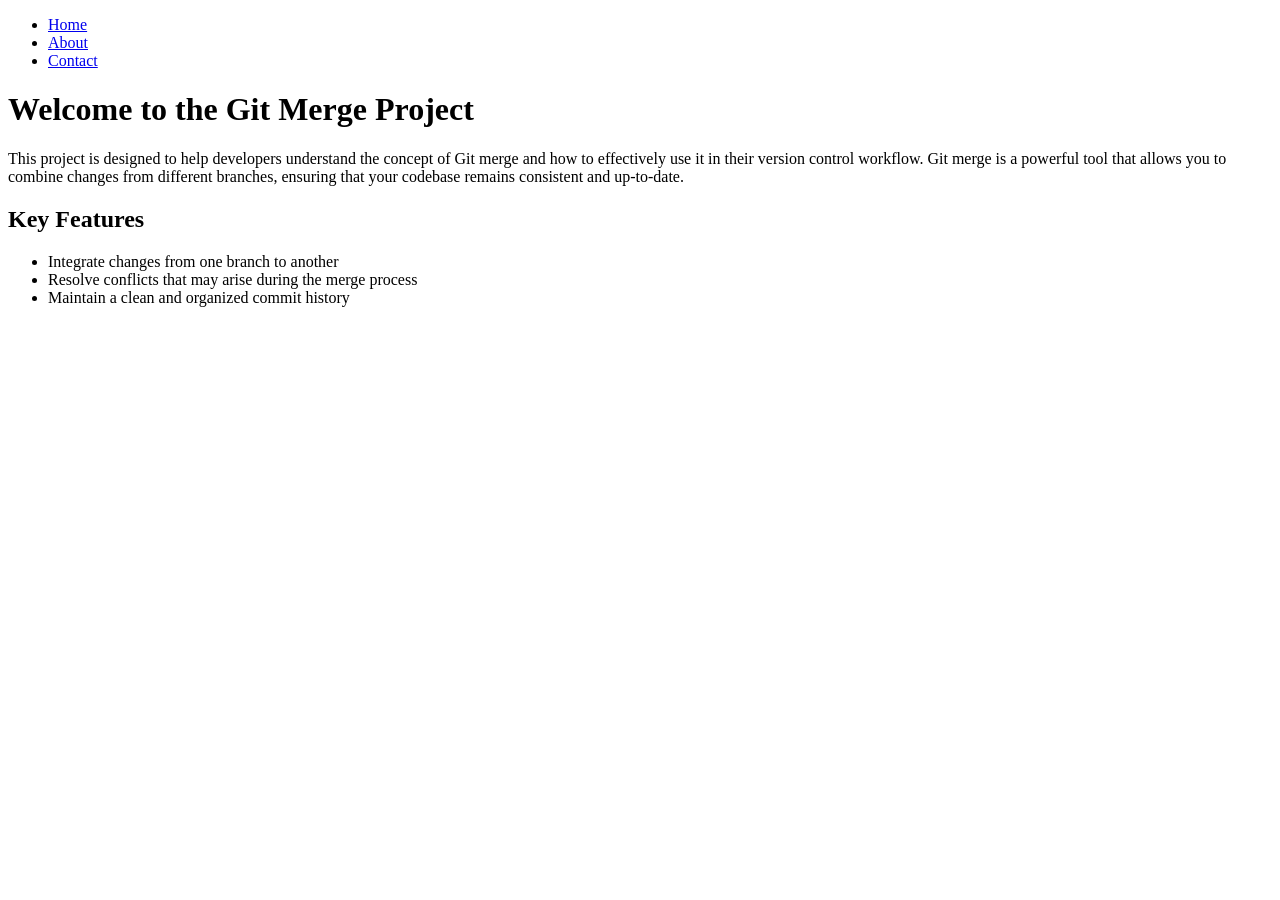
==== about.html @ ebd77d94 "contact page added" ====
<!DOCTYPE html>
<html lang="en">
<head>
    <meta charset="UTF-8">
    <meta name="viewport" content="width=device-width, initial-scale=1.0">
    <title>Home Page</title>
</head>
<body>
    <nav>
        <ul>
            <li><a href="index.html">Home</a></li>
            <li><a href="about.html">About</a></li>
            <li><a href="contact.html">Contact</a></li>
        </ul>
    </nav>
    <Project Name: Git Merge </Project Name>
    <h1>Welcome to the Git Merge Project</h1>
    <p>This project is designed to help developers understand the concept of Git merge and how to
    effectively use it in their version control workflow. Git merge is a powerful tool that allows you to combine changes from different branches, ensuring that your codebase remains consistent and up-to-date.</p>       

    <h2>Key Features</h2>   
    <ul>
        <li>Integrate changes from one branch to another</li>
        <li>Resolve conflicts that may arise during the merge process</li>
        <li>Maintain a clean and organized commit history</li>
    </ul>
    
</body>
</html>
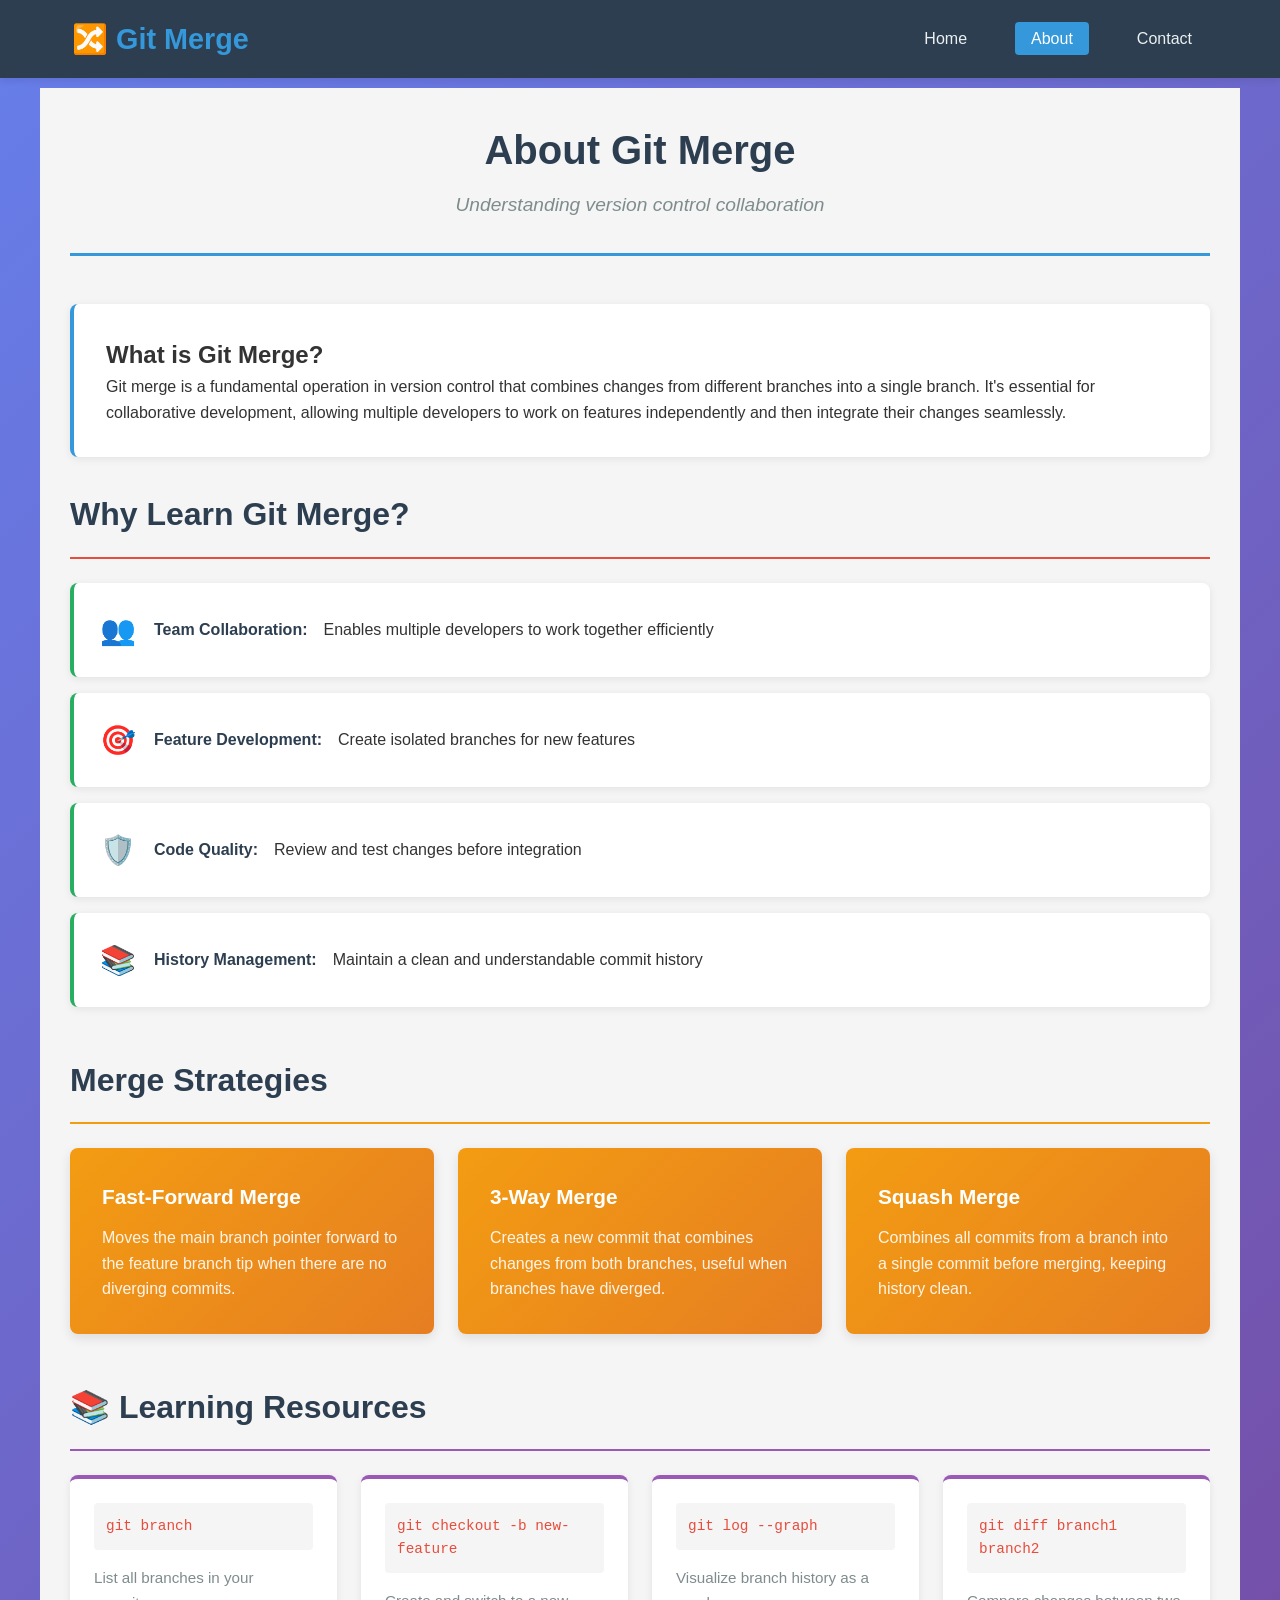
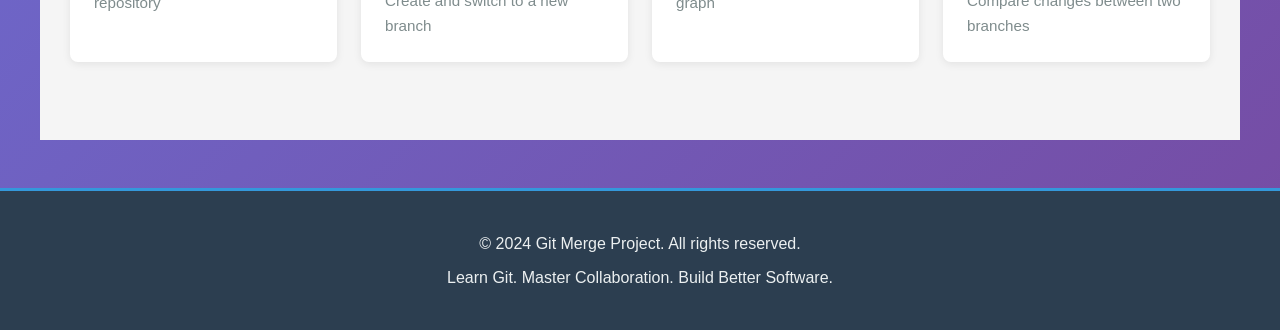
==== commit 811de965: "About page and js file added" ====
--- a/about.html
+++ b/about.html
@@ -3,27 +3,102 @@
 <head>
     <meta charset="UTF-8">
     <meta name="viewport" content="width=device-width, initial-scale=1.0">
-    <title>Home Page</title>
+    <title>About - Git Merge Project</title>
+    <link rel="stylesheet" href="style.css">
 </head>
 <body>
-    <nav>
-        <ul>
-            <li><a href="index.html">Home</a></li>
-            <li><a href="about.html">About</a></li>
-            <li><a href="contact.html">Contact</a></li>
-        </ul>
+    <nav class="navbar">
+        <div class="nav-container">
+            <div class="logo">🔀 Git Merge</div>
+            <ul class="nav-menu">
+                <li><a href="index.html">Home</a></li>
+                <li><a href="about.html" class="active">About</a></li>
+                <li><a href="contact.html">Contact</a></li>
+            </ul>
+        </div>
     </nav>
-    <Project Name: Git Merge </Project Name>
-    <h1>Welcome to the Git Merge Project</h1>
-    <p>This project is designed to help developers understand the concept of Git merge and how to
-    effectively use it in their version control workflow. Git merge is a powerful tool that allows you to combine changes from different branches, ensuring that your codebase remains consistent and up-to-date.</p>       
 
-    <h2>Key Features</h2>   
-    <ul>
-        <li>Integrate changes from one branch to another</li>
-        <li>Resolve conflicts that may arise during the merge process</li>
-        <li>Maintain a clean and organized commit history</li>
-    </ul>
-    
+    <main class="mpage">
+        <header class="page-header">
+            <h1>About Git Merge</h1>
+            <p class="subtitle">Understanding version control collaboration</p>
+        </header>
+
+        <section class="content-section">
+            <h2>What is Git Merge?</h2>
+            <p>
+                Git merge is a fundamental operation in version control that combines changes from different branches into a single branch. It's essential for collaborative development, allowing multiple developers to work on features independently and then integrate their changes seamlessly.
+            </p>
+        </section>
+
+        <section class="features-section">
+            <h2>Why Learn Git Merge?</h2>
+            <ul class="features-list">
+                <li class="feature-item">
+                    <span class="feature-icon">👥</span>
+                    <strong>Team Collaboration:</strong> Enables multiple developers to work together efficiently
+                </li>
+                <li class="feature-item">
+                    <span class="feature-icon">🎯</span>
+                    <strong>Feature Development:</strong> Create isolated branches for new features
+                </li>
+                <li class="feature-item">
+                    <span class="feature-icon">🛡️</span>
+                    <strong>Code Quality:</strong> Review and test changes before integration
+                </li>
+                <li class="feature-item">
+                    <span class="feature-icon">📚</span>
+                    <strong>History Management:</strong> Maintain a clean and understandable commit history
+                </li>
+            </ul>
+        </section>
+
+        <section class="tips-section">
+            <h2>Merge Strategies</h2>
+            <div class="tips-container">
+                <div class="tip">
+                    <h3>Fast-Forward Merge</h3>
+                    <p>Moves the main branch pointer forward to the feature branch tip when there are no diverging commits.</p>
+                </div>
+                <div class="tip">
+                    <h3>3-Way Merge</h3>
+                    <p>Creates a new commit that combines changes from both branches, useful when branches have diverged.</p>
+                </div>
+                <div class="tip">
+                    <h3>Squash Merge</h3>
+                    <p>Combines all commits from a branch into a single commit before merging, keeping history clean.</p>
+                </div>
+            </div>
+        </section>
+
+        <section class="commands-section">
+            <h2>📚 Learning Resources</h2>
+            <div class="commands-grid">
+                <div class="command-card">
+                    <code>git branch</code>
+                    <p>List all branches in your repository</p>
+                </div>
+                <div class="command-card">
+                    <code>git checkout -b new-feature</code>
+                    <p>Create and switch to a new branch</p>
+                </div>
+                <div class="command-card">
+                    <code>git log --graph</code>
+                    <p>Visualize branch history as a graph</p>
+                </div>
+                <div class="command-card">
+                    <code>git diff branch1 branch2</code>
+                    <p>Compare changes between two branches</p>
+                </div>
+            </div>
+        </section>
+    </main>
+
+    <footer class="footer">
+        <p>&copy; 2024 Git Merge Project. All rights reserved.</p>
+        <p>Learn Git. Master Collaboration. Build Better Software.</p>
+    </footer>
+
+    <script src="script.js"></script>
 </body>
 </html>
--- a/style.css
+++ b/style.css
@@ -0,0 +1,429 @@
+/* Base Styles */
+* {
+    margin: 0;
+    padding: 0;
+    box-sizing: border-box;
+}
+
+body {
+    font-family: 'Segoe UI', Tahoma, Geneva, Verdana, sans-serif;
+    background: linear-gradient(135deg, #667eea 0%, #764ba2 100%);
+    min-height: 100vh;
+    color: #333;
+    line-height: 1.6;
+}
+
+/* Navigation Bar */
+.navbar {
+    background-color: #2c3e50;
+    padding: 0;
+    position: sticky;
+    top: 0;
+    z-index: 100;
+    box-shadow: 0 2px 8px rgba(0, 0, 0, 0.1);
+}
+
+.nav-container {
+    max-width: 1200px;
+    margin: 0 auto;
+    display: flex;
+    justify-content: space-between;
+    align-items: center;
+    padding: 1rem 2rem;
+}
+
+.logo {
+    font-size: 1.8rem;
+    font-weight: bold;
+    color: #3498db;
+    text-decoration: none;
+}
+
+.nav-menu {
+    display: flex;
+    list-style: none;
+    gap: 2rem;
+}
+
+.nav-menu a {
+    color: #ecf0f1;
+    text-decoration: none;
+    font-weight: 500;
+    transition: all 0.3s ease;
+    padding: 0.5rem 1rem;
+    border-radius: 4px;
+}
+
+.nav-menu a:hover,
+.nav-menu a.active {
+    background-color: #3498db;
+    color: #fff;
+    transform: translateY(-2px);
+}
+
+/* Main Page Container */
+.mpage {
+    margin: 10px;
+    padding: 30px;
+    background-color: #f5f5f5;
+    font-family: 'Segoe UI', Tahoma, Geneva, Verdana, sans-serif;
+    max-width: 1200px;
+    margin-left: auto;
+    margin-right: auto;
+}
+
+#mpage {
+    margin: 10px;
+    padding: 10px;
+    background-color: #ffffff;
+    border: 1px solid #ccc;
+}
+
+/* Page Header */
+.page-header {
+    text-align: center;
+    margin-bottom: 3rem;
+    padding-bottom: 2rem;
+    border-bottom: 3px solid #3498db;
+}
+
+.page-header h1 {
+    font-size: 2.5rem;
+    color: #2c3e50;
+    margin-bottom: 0.5rem;
+    animation: slideDown 0.6s ease;
+}
+
+.subtitle {
+    font-size: 1.2rem;
+    color: #7f8c8d;
+    font-style: italic;
+}
+
+/* Content Section */
+.content-section {
+    background-color: #ffffff;
+    padding: 2rem;
+    border-radius: 8px;
+    margin-bottom: 2rem;
+    box-shadow: 0 2px 8px rgba(0, 0, 0, 0.08);
+    border-left: 4px solid #3498db;
+}
+
+.intro-text {
+    font-size: 1.1rem;
+    color: #555;
+    line-height: 1.8;
+}
+
+/* Features Section */
+.features-section {
+    margin-bottom: 3rem;
+}
+
+.features-section h2 {
+    font-size: 2rem;
+    color: #2c3e50;
+    margin-bottom: 1.5rem;
+    padding-bottom: 1rem;
+    border-bottom: 2px solid #e74c3c;
+}
+
+.features-list {
+    list-style: none;
+    padding: 0;
+}
+
+.feature-item {
+    background-color: #ffffff;
+    padding: 1.5rem;
+    margin-bottom: 1rem;
+    border-radius: 8px;
+    box-shadow: 0 2px 8px rgba(0, 0, 0, 0.08);
+    display: flex;
+    align-items: center;
+    gap: 1rem;
+    transition: all 0.3s ease;
+    border-left: 4px solid #27ae60;
+}
+
+.feature-item:hover {
+    transform: translateX(10px);
+    box-shadow: 0 4px 12px rgba(0, 0, 0, 0.12);
+}
+
+.feature-icon {
+    font-size: 1.8rem;
+    display: flex;
+    align-items: center;
+    justify-content: center;
+    min-width: 40px;
+}
+
+.feature-item strong {
+    color: #2c3e50;
+}
+
+/* Demo Section */
+.demo-section {
+    background: linear-gradient(135deg, #667eea 0%, #764ba2 100%);
+    color: white;
+    padding: 2.5rem;
+    border-radius: 12px;
+    margin-bottom: 3rem;
+    box-shadow: 0 8px 16px rgba(0, 0, 0, 0.2);
+}
+
+.demo-section h2 {
+    font-size: 1.8rem;
+    margin-bottom: 1.5rem;
+}
+
+.demo-box {
+    background-color: rgba(255, 255, 255, 0.1);
+    padding: 2rem;
+    border-radius: 8px;
+    backdrop-filter: blur(10px);
+}
+
+.demo-box p {
+    margin-bottom: 1.5rem;
+    font-size: 1.1rem;
+}
+
+/* Buttons */
+.btn {
+    padding: 0.75rem 2rem;
+    font-size: 1rem;
+    border: none;
+    border-radius: 6px;
+    cursor: pointer;
+    transition: all 0.3s ease;
+    font-weight: 600;
+}
+
+.btn-primary {
+    background-color: #3498db;
+    color: white;
+}
+
+.btn-primary:hover {
+    background-color: #2980b9;
+    transform: translateY(-2px);
+    box-shadow: 0 4px 12px rgba(52, 152, 219, 0.3);
+}
+
+.btn-primary:active {
+    transform: translateY(0);
+}
+
+/* Merge Result */
+.merge-result {
+    background-color: rgba(46, 204, 113, 0.2);
+    border: 2px solid #2ecc71;
+    color: white;
+    padding: 1.5rem;
+    margin-top: 1.5rem;
+    border-radius: 8px;
+    animation: slideUp 0.4s ease;
+}
+
+.merge-result.hidden {
+    display: none;
+}
+
+#resultText {
+    font-size: 1.1rem;
+    margin: 0;
+}
+
+/* Commands Section */
+.commands-section {
+    margin-bottom: 3rem;
+}
+
+.commands-section h2 {
+    font-size: 2rem;
+    color: #2c3e50;
+    margin-bottom: 1.5rem;
+    padding-bottom: 1rem;
+    border-bottom: 2px solid #9b59b6;
+}
+
+.commands-grid {
+    display: grid;
+    grid-template-columns: repeat(auto-fit, minmax(250px, 1fr));
+    gap: 1.5rem;
+}
+
+.command-card {
+    background-color: #ffffff;
+    padding: 1.5rem;
+    border-radius: 8px;
+    box-shadow: 0 2px 8px rgba(0, 0, 0, 0.08);
+    border-top: 4px solid #9b59b6;
+    transition: all 0.3s ease;
+}
+
+.command-card:hover {
+    transform: translateY(-8px);
+    box-shadow: 0 8px 16px rgba(0, 0, 0, 0.15);
+}
+
+.command-card code {
+    background-color: #f5f5f5;
+    color: #e74c3c;
+    padding: 0.75rem;
+    border-radius: 4px;
+    display: block;
+    font-size: 0.9rem;
+    margin-bottom: 1rem;
+    overflow-x: auto;
+    font-family: 'Courier New', monospace;
+}
+
+.command-card p {
+    color: #7f8c8d;
+    font-size: 0.95rem;
+}
+
+/* Tips Section */
+.tips-section {
+    margin-bottom: 3rem;
+}
+
+.tips-section h2 {
+    font-size: 2rem;
+    color: #2c3e50;
+    margin-bottom: 1.5rem;
+    padding-bottom: 1rem;
+    border-bottom: 2px solid #f39c12;
+}
+
+.tips-container {
+    display: grid;
+    grid-template-columns: repeat(auto-fit, minmax(280px, 1fr));
+    gap: 1.5rem;
+}
+
+.tip {
+    background: linear-gradient(135deg, #f39c12 0%, #e67e22 100%);
+    color: white;
+    padding: 2rem;
+    border-radius: 8px;
+    box-shadow: 0 4px 12px rgba(0, 0, 0, 0.1);
+    transition: all 0.3s ease;
+}
+
+.tip:hover {
+    transform: translateY(-8px);
+    box-shadow: 0 8px 16px rgba(0, 0, 0, 0.2);
+}
+
+.tip h3 {
+    font-size: 1.3rem;
+    margin-bottom: 0.75rem;
+}
+
+.tip p {
+    opacity: 0.9;
+    line-height: 1.6;
+}
+
+/* Footer */
+.footer {
+    background-color: #2c3e50;
+    color: #ecf0f1;
+    text-align: center;
+    padding: 2rem;
+    margin-top: 3rem;
+    border-top: 3px solid #3498db;
+}
+
+.footer p {
+    margin: 0.5rem 0;
+}
+
+/* Animations */
+@keyframes slideDown {
+    from {
+        opacity: 0;
+        transform: translateY(-20px);
+    }
+    to {
+        opacity: 1;
+        transform: translateY(0);
+    }
+}
+
+@keyframes slideUp {
+    from {
+        opacity: 0;
+        transform: translateY(20px);
+    }
+    to {
+        opacity: 1;
+        transform: translateY(0);
+    }
+}
+
+/* Responsive Design */
+@media (max-width: 768px) {
+    .mpage {
+        padding: 1.5rem;
+    }
+
+    .nav-container {
+        flex-direction: column;
+        gap: 1rem;
+    }
+
+    .nav-menu {
+        flex-direction: column;
+        gap: 0.5rem;
+    }
+
+    .page-header h1 {
+        font-size: 1.8rem;
+    }
+
+    .commands-grid {
+        grid-template-columns: 1fr;
+    }
+
+    .tips-container {
+        grid-template-columns: 1fr;
+    }
+
+    .feature-item {
+        flex-direction: column;
+        text-align: center;
+    }
+}
+
+@media (max-width: 480px) {
+    .page-header h1 {
+        font-size: 1.4rem;
+    }
+
+    .subtitle {
+        font-size: 1rem;
+    }
+
+    .navbar {
+        padding: 0.5rem;
+    }
+
+    .logo {
+        font-size: 1.3rem;
+    }
+
+    .nav-menu {
+        gap: 0.5rem;
+    }
+
+    .nav-menu a {
+        padding: 0.3rem 0.5rem;
+        font-size: 0.9rem;
+    }
+}
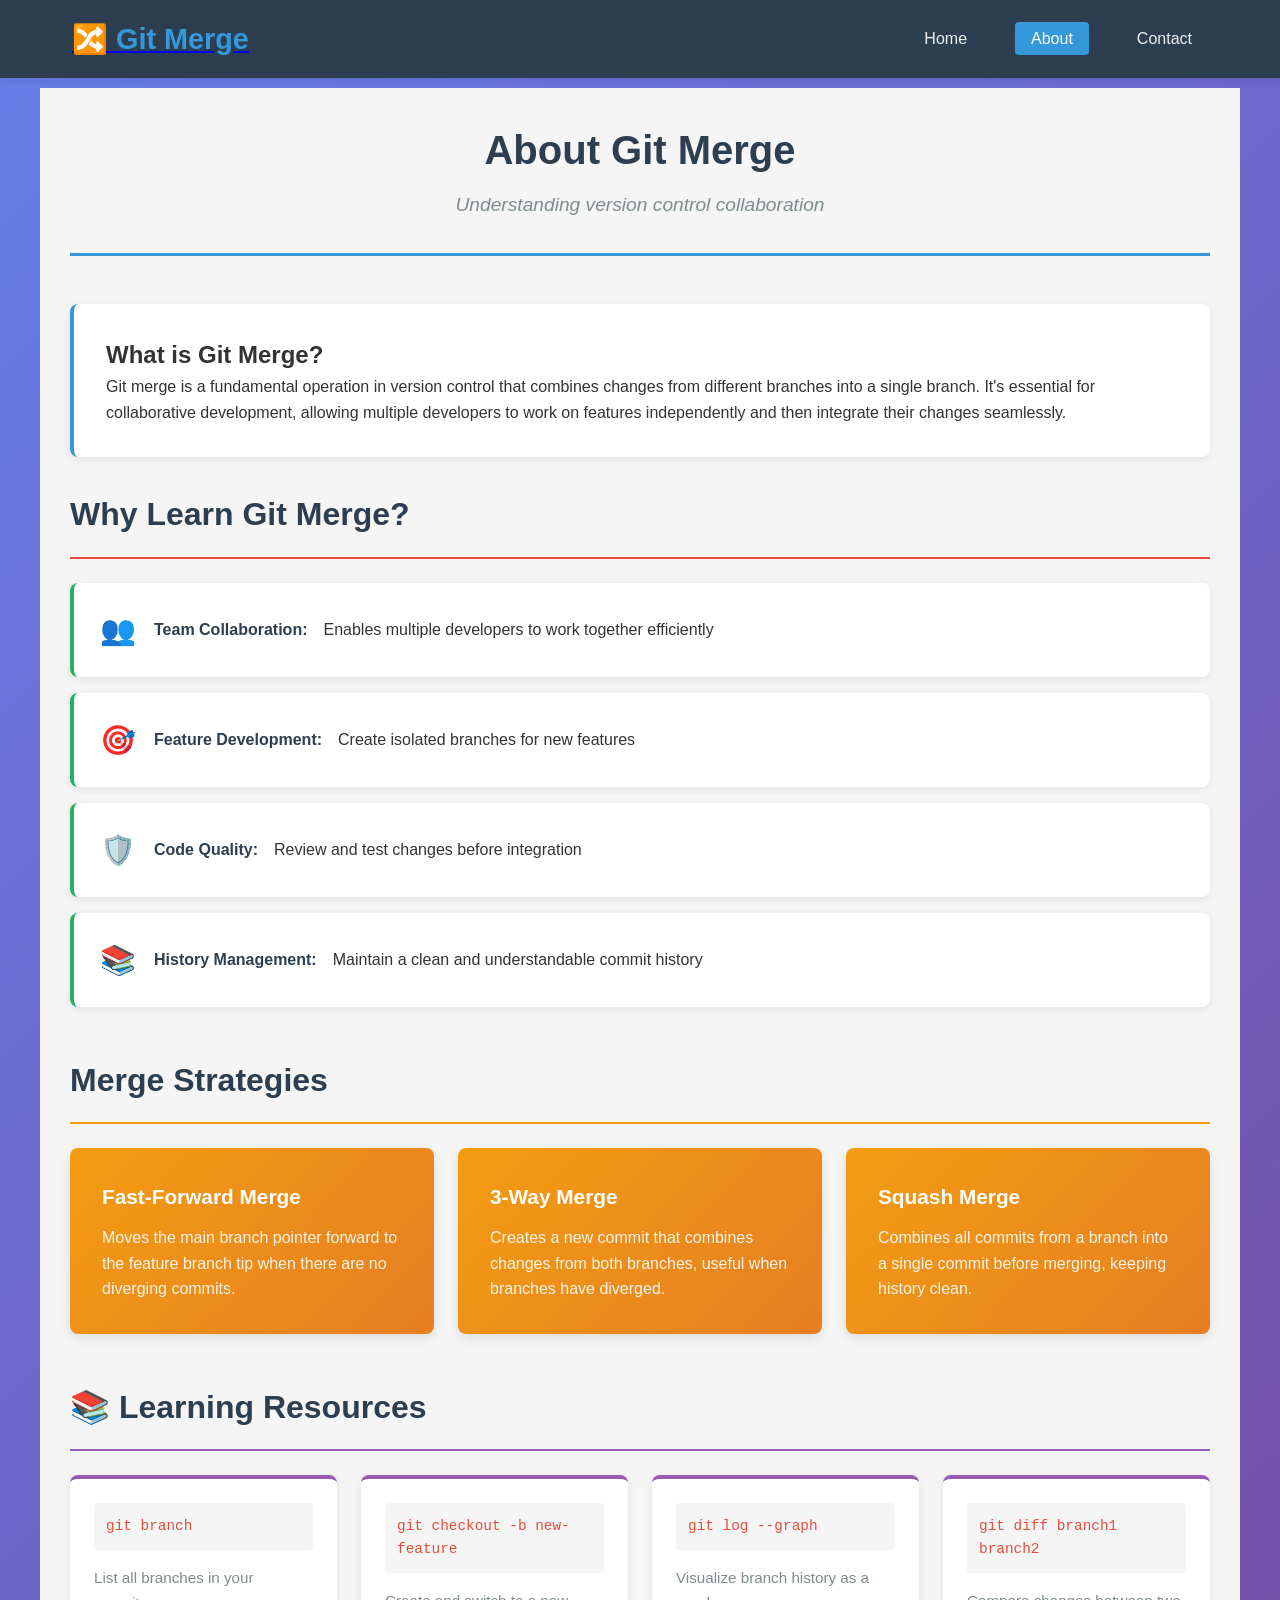
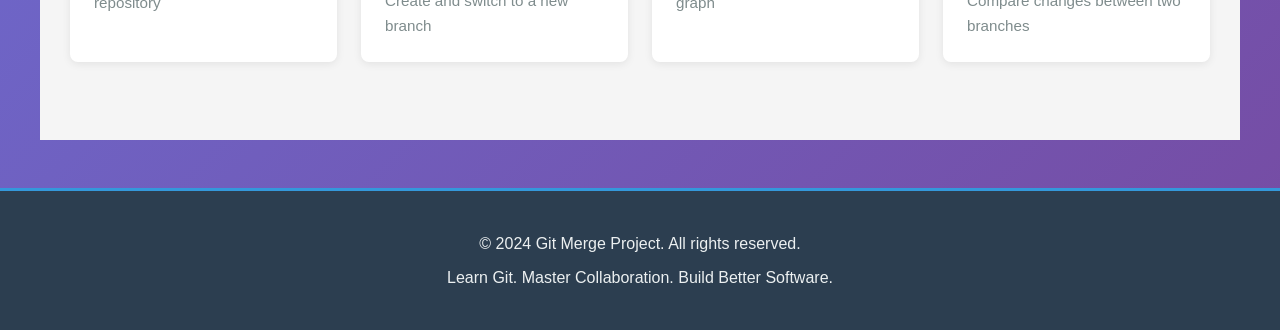
==== commit 33495ff3: "nav mangment" ====
--- a/about.html
+++ b/about.html
@@ -9,9 +9,9 @@
 <body>
     <nav class="navbar">
         <div class="nav-container">
-            <div class="logo">🔀 Git Merge</div>
+            <a href="index.html".html"><div class="logo">🔀 Git Merge</div></a>
             <ul class="nav-menu">
-                <li><a href="index.html">Home</a></li>
+                <li><a href="home.html">Home</a></li>
                 <li><a href="about.html" class="active">About</a></li>
                 <li><a href="contact.html">Contact</a></li>
             </ul>
--- a/style.css
+++ b/style.css
@@ -1,4 +1,5 @@
 /* Base Styles */
+/* It has been changed in during othere development. */
 * {
     margin: 0;
     padding: 0;
@@ -287,6 +288,7 @@
     font-size: 0.95rem;
 }
 
+
 /* Tips Section */
 .tips-section {
     margin-bottom: 3rem;
